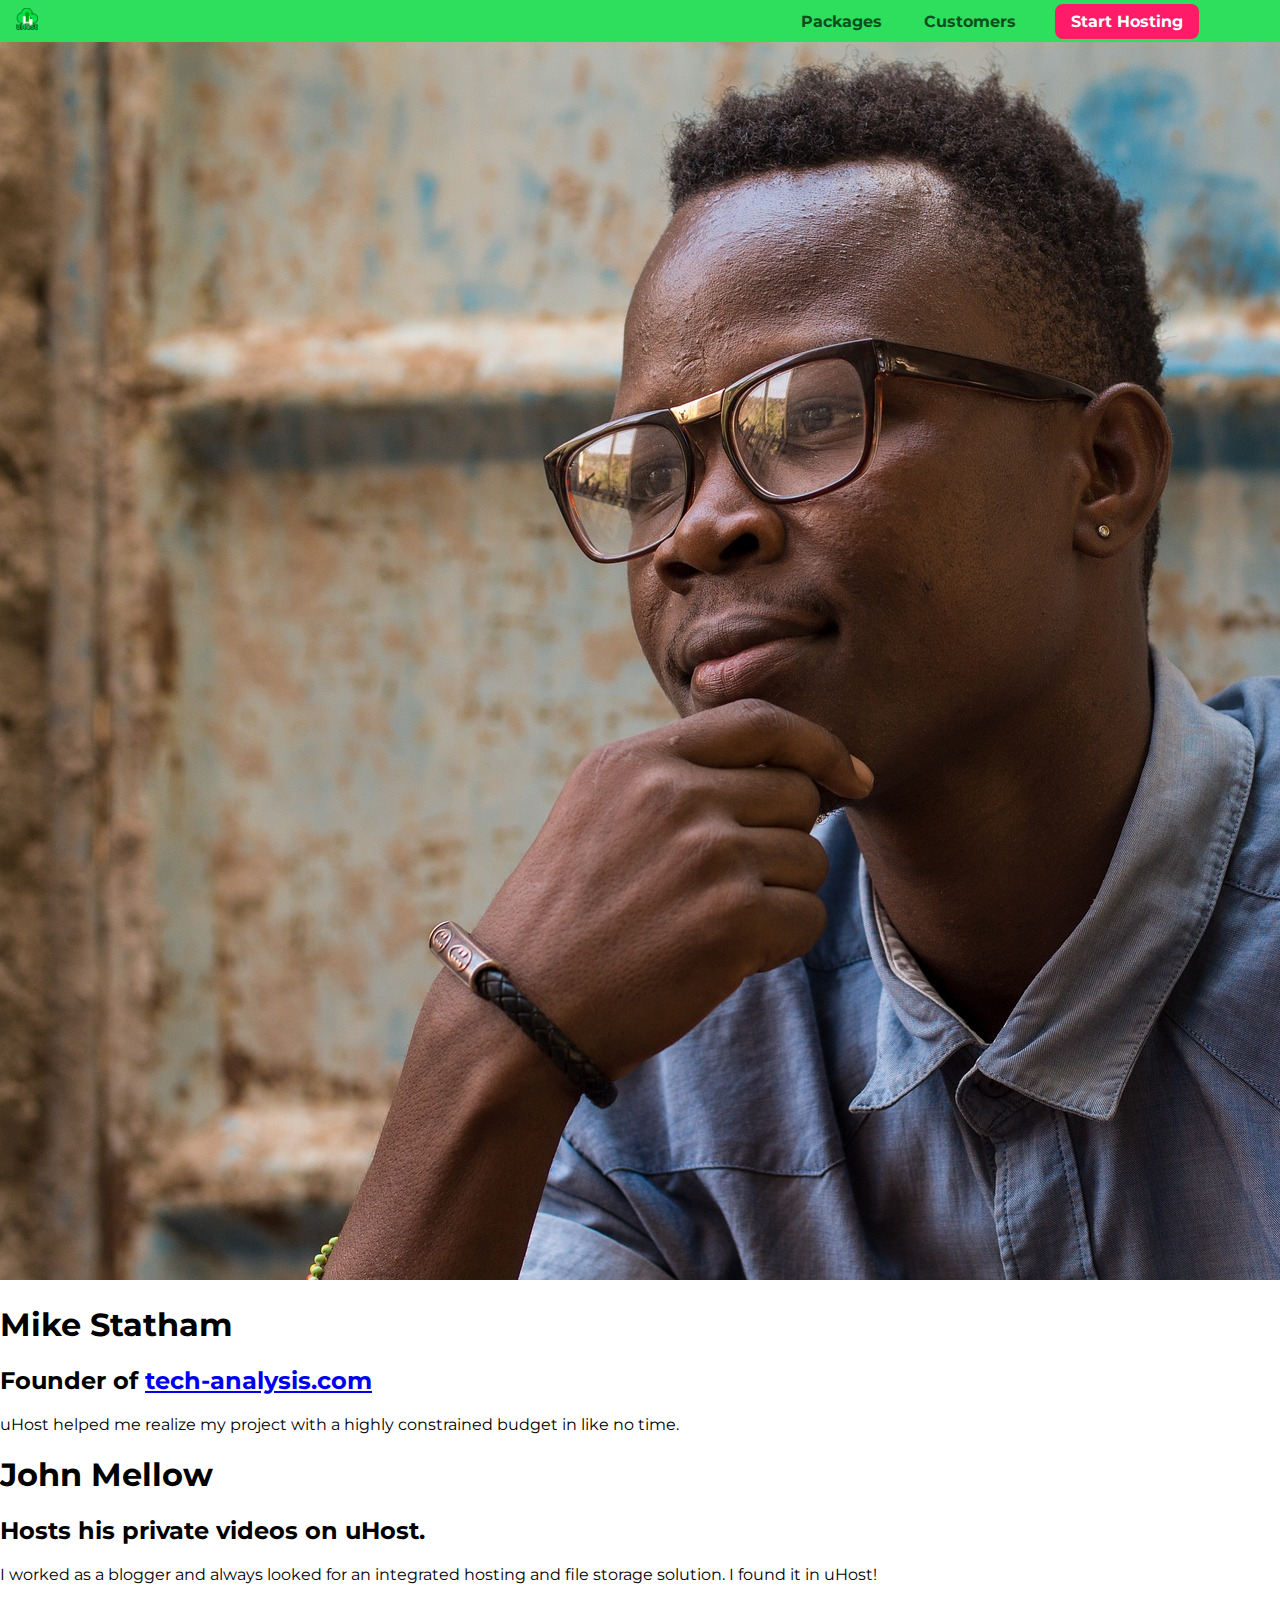
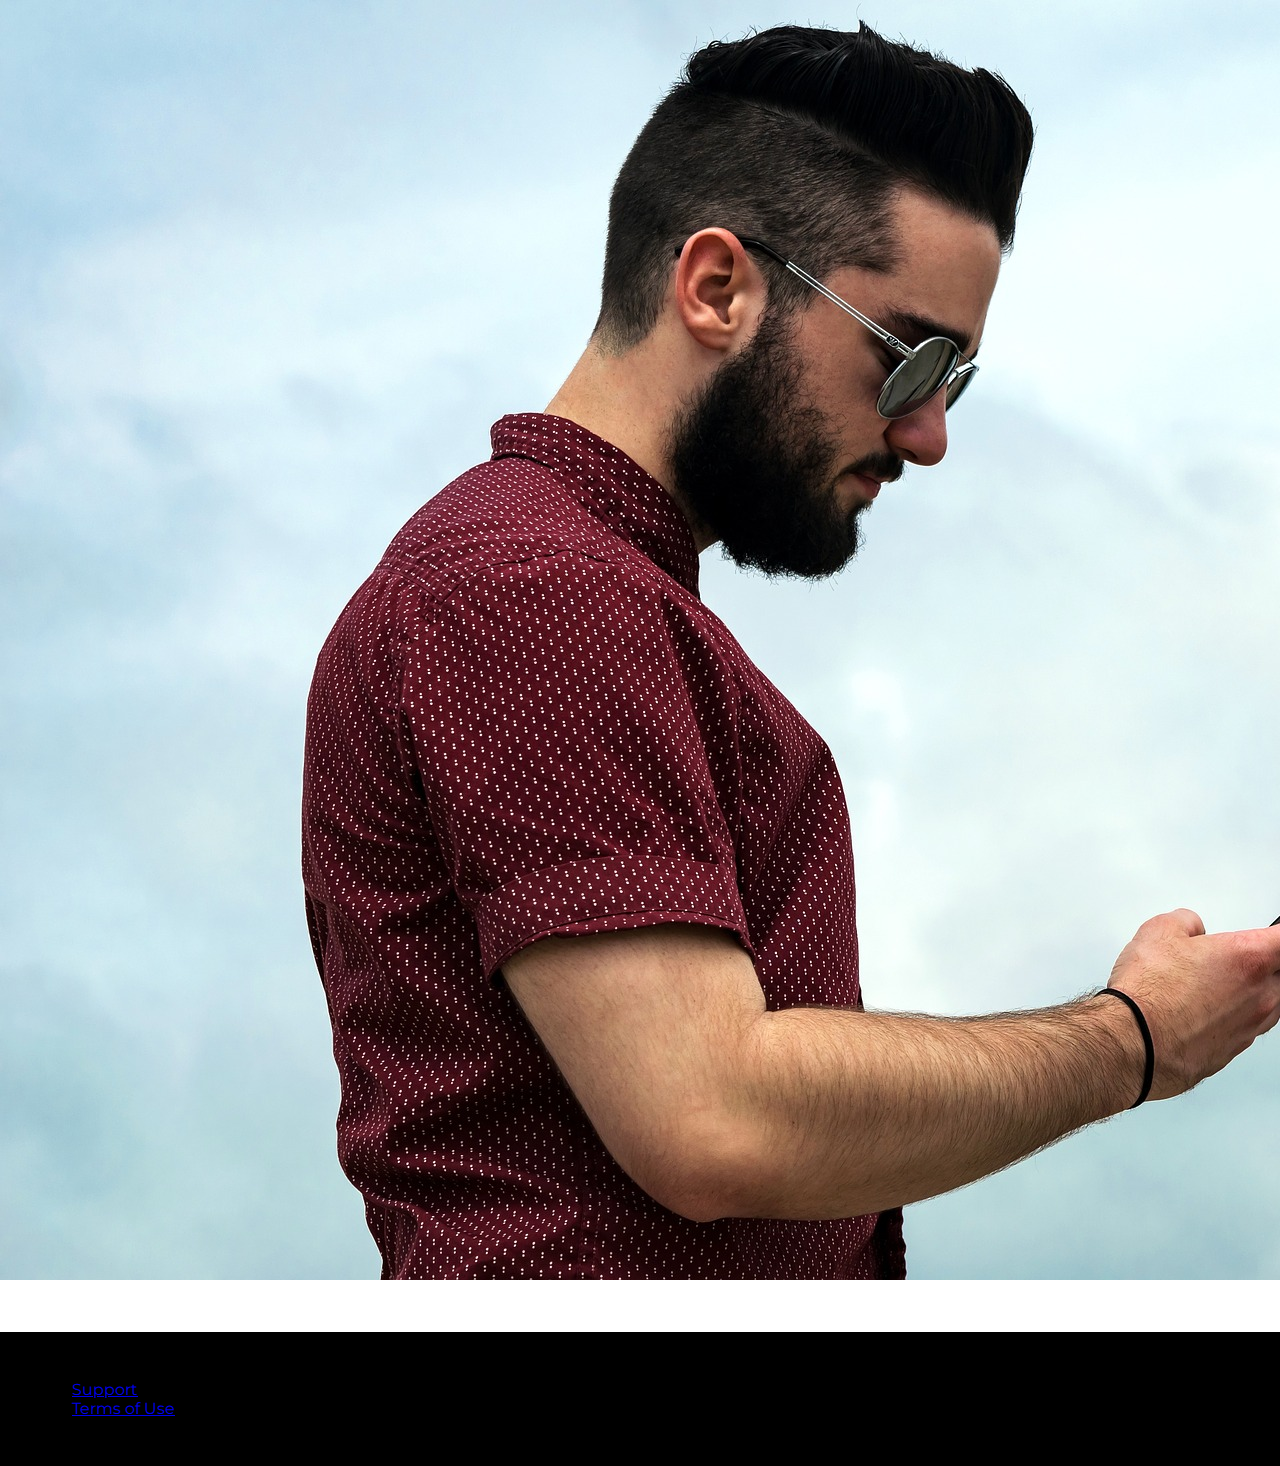
==== customers/index.html @ 89a74533 "add images and customers" ====
<!DOCTYPE html>
<html lang="en">

<head>
    <meta charset="UTF-8">
    <meta name="viewport" content="width=device-width, initial-scale=1.0">
    <meta http-equiv="X-UA-Compatible" content="ie=edge">
    <title>uHost Customers</title>
    <link rel="shortcut icon" href="../favicon.png">
    <link href="https://fonts.googleapis.com/css?family=Anton|Montserrat:400,700" rel="stylesheet">
    <link rel="stylesheet" href="../shared.css">
    <link rel="stylesheet" href="customers.css">
</head>

<body>
    <header class="main-header">
        <div>
            <a href="index.html" class="main-header__brand">
                <img src="../images/uhost-icon.png" alt="uHost - Youre favorite hosting company">
            </a>
        </div>
        <nav class="main-nav">
            <ul class="main-nav__items">
                <li class="main-nav__item">
                    <a href="../packages/index.html">Packages</a>
                </li>
                <li class="main-nav__item">
                    <a href="index.html">Customers</a>
                </li>
                <li class="main-nav__item main-nav__item--cta">
                    <a href="../start-hosting/index.html">Start Hosting</a>
                </li>
            </ul>
        </nav>
    </header>
    <main>
        <div>
            <div class="testimonial" id="customer-1">
                <div class="testimonial__image-container">
                    <img src="../images/customer-1.jpg" alt="Mike Statham - Customer" class="testimonial__image">
                </div>
                <div class="testimonial__info">
                    <h1 class="testimonial__name">Mike Statham</h1>
                    <h2 class="testimonial__subtitle">Founder of
                        <a href="tech-analysis.com">tech-analysis.com</a>
                    </h2>
                    <p class="testimonial__text">uHost helped me realize my project with a highly constrained budget in
                        like no time.</p>
                </div>
            </div>
            <div class="testimonial" id="customer-2">

                <div class="testimonial__info">
                    <h1 class="testimonial__name">John Mellow</h1>
                    <h2 class="testimonial__subtitle">Hosts his private videos on uHost.
                    </h2>
                    <p class="testimonial__text">I worked as a blogger and always looked for an integrated hosting and
                        file storage solution. I found
                        it in uHost!
                    </p>
                </div>
                <div class="testimonial__image-container">
                    <img src="../images/customer-2.jpg" alt="John Mellow - Customer" class="testimonial__image">
                </div>
            </div>
        </div>
    </main>
    <footer class="main-footer">
        <nav>
            <ul>
                <li>
                    <a href="#">Support</a>
                </li>
                <li>
                    <a href="#">Terms of Use</a>
                </li>
            </ul>
        </nav>
    </footer>
</body>

</html>
---- shared.css ----
* {
  box-sizing: border-box;
}

body {
  font-family: "Montserrat", sans-serif;
  margin: 0;
}

.main-header {
  width: 100%;
  position: fixed;
  top: 0;
  left: 0;
  background-color: #2ddf5c;
  padding: 8px 16px;
  z-index: 1;
}

.main-header>div {
  display: inline-block;
  vertical-align: middle;
}

.main-header__brand {
  color: #0e4f1f;
  text-decoration: none;
  font-weight: bold;
  font-size: 22px;
  height: 22px;
  display: inline-block;
}

.main-header__brand img {
  height: 100%;
}

.main-nav {
  display: inline-block;
  text-align: right;
  width: calc(100% - 75px);
  vertical-align: middle;
}

.main-nav__items {
  margin: 0;
  padding: 0;
  list-style: none;
}

.main-nav__item {
  display: inline-block;
  margin: 0 16px;
}

.main-nav__item a {
  text-decoration: none;
  color: #0e4f1f;
  font-weight: bold;
  padding: 3px;
}

.main-nav__item a:hover,
.main-nav__item a:active {
  color: white;
  border-bottom: 5px solid white;
}

.main-nav__item--cta a {
  color: white;
  background-color: #ff1b68;
  padding: 8px 16px;
  border-radius: 8px;
}

.main-nav__item--cta a:hover,
.main-nav__item--cta a:active {
  color: #ff1b68;
  background-color: white;
  border: none;
}

.main-footer {
  background-color: #000;
  padding: 32px;
  margin-top: 48px;
}

.main-footer__links {
  list-style: none;
  margin: 0;
  padding: 0;
  text-align: center;
}

.main-footer__link {
  display: inline-block;
  margin: 0 16px;
}

.main-footer__link a {
  color: #fff;
  text-decoration: none;
}

.main-footer__link a:hover,
.main-footer__link a:active {
  color: #ccc;
}

.button {
  background-color: #0e4f1f;
  color: #fff;
  font: inherit;
  border: 1.5px solid #0e4f1f;
  padding: 8px;
  border-radius: 8px;
  font-weight: bold;
  cursor: pointer;
}

.button:hover,
.button:active {
  background-color: #fff;
  color: #0e4f1f;
}

.button:focus {
  outline: none;
}
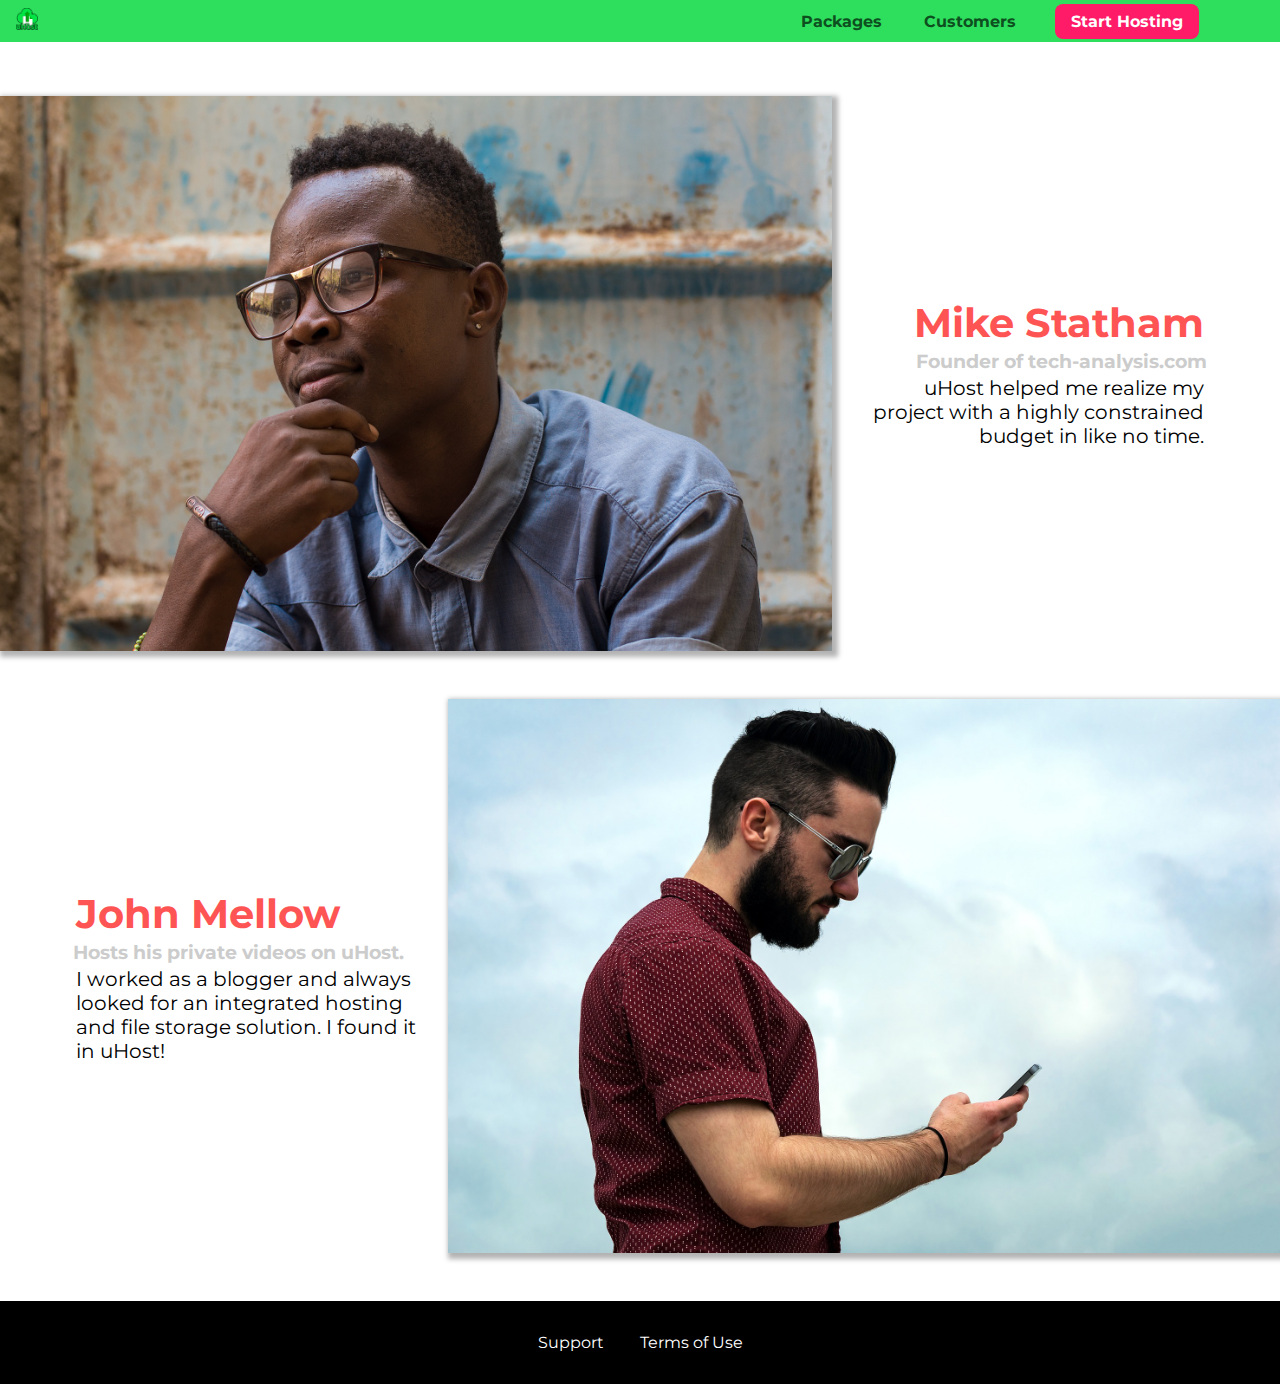
==== commit e5091208: "add css to cutsomer images" ====
--- a/customers/index.html
+++ b/customers/index.html
@@ -67,16 +67,12 @@
     </main>
     <footer class="main-footer">
         <nav>
-            <ul>
-                <li>
-                    <a href="#">Support</a>
-                </li>
-                <li>
-                    <a href="#">Terms of Use</a>
-                </li>
-            </ul>
+          <ul class="main-footer__links">
+            <li class="main-footer__link"><a href="#">Support</a></li>
+            <li class="main-footer__link"><a href="#">Terms of Use</a></li>
+          </ul>
         </nav>
-    </footer>
+      </footer>
 </body>
 
 </html>--- a/customers/customers.css
+++ b/customers/customers.css
@@ -0,0 +1,66 @@
+.testimonial {
+  font-size: 20px;
+  margin: 48px 0;
+}
+
+.testimonial__list {
+  width: 80%;
+  margin: auto;
+}
+
+.testimonial:first-of-type {
+  margin-top: 96px;
+}
+
+.testimonial__image-container {
+  width: 65%;
+  display: inline-block;
+  vertical-align: middle;
+  box-shadow: 3px 3px 5px 3px rgba(0, 0, 0, 0.3);
+}
+
+.testimonial__image {
+  width: 100%;
+  vertical-align: top;
+}
+
+.testimonial__info {
+  text-align: right;
+  padding: 14px;
+  display: inline-block;
+  vertical-align: middle;
+  width: 30%;
+}
+
+#customer-2.testimonial {
+  text-align: right;
+}
+
+#customer-2 .testimonial__info {
+  text-align: left;
+}
+
+.testimonial__name {
+  margin: 3px;
+  color: #ff5454;
+}
+
+.testimonial__subtitle {
+  margin: 0;
+  font-size: 19px;
+  color: #ccc;
+}
+
+.testimonial__subtitle a {
+  color: inherit;
+  text-decoration: none;
+}
+
+.testimonial__subtitle a:hover,
+.testimonial__subtitle a:active {
+  color: #7a7a7a;
+}
+
+.testimonial__text {
+  margin: 3px;
+}